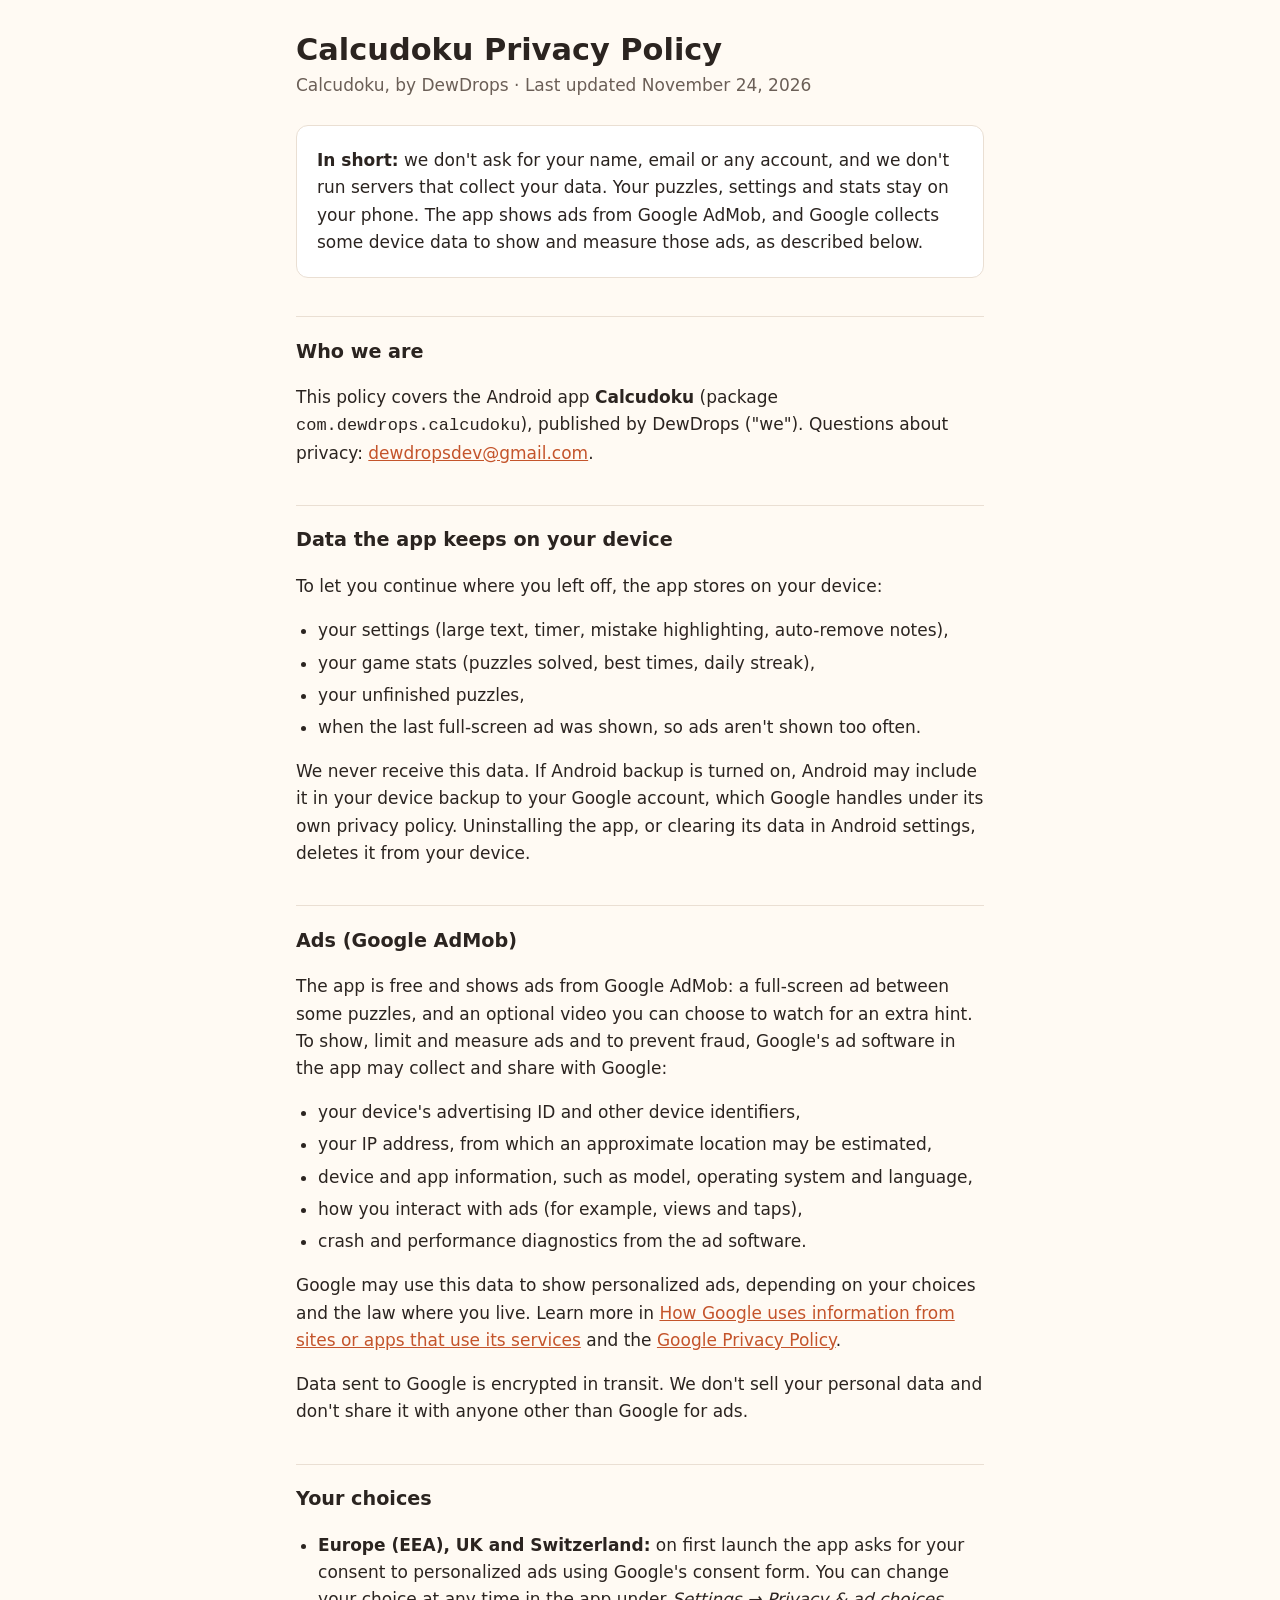
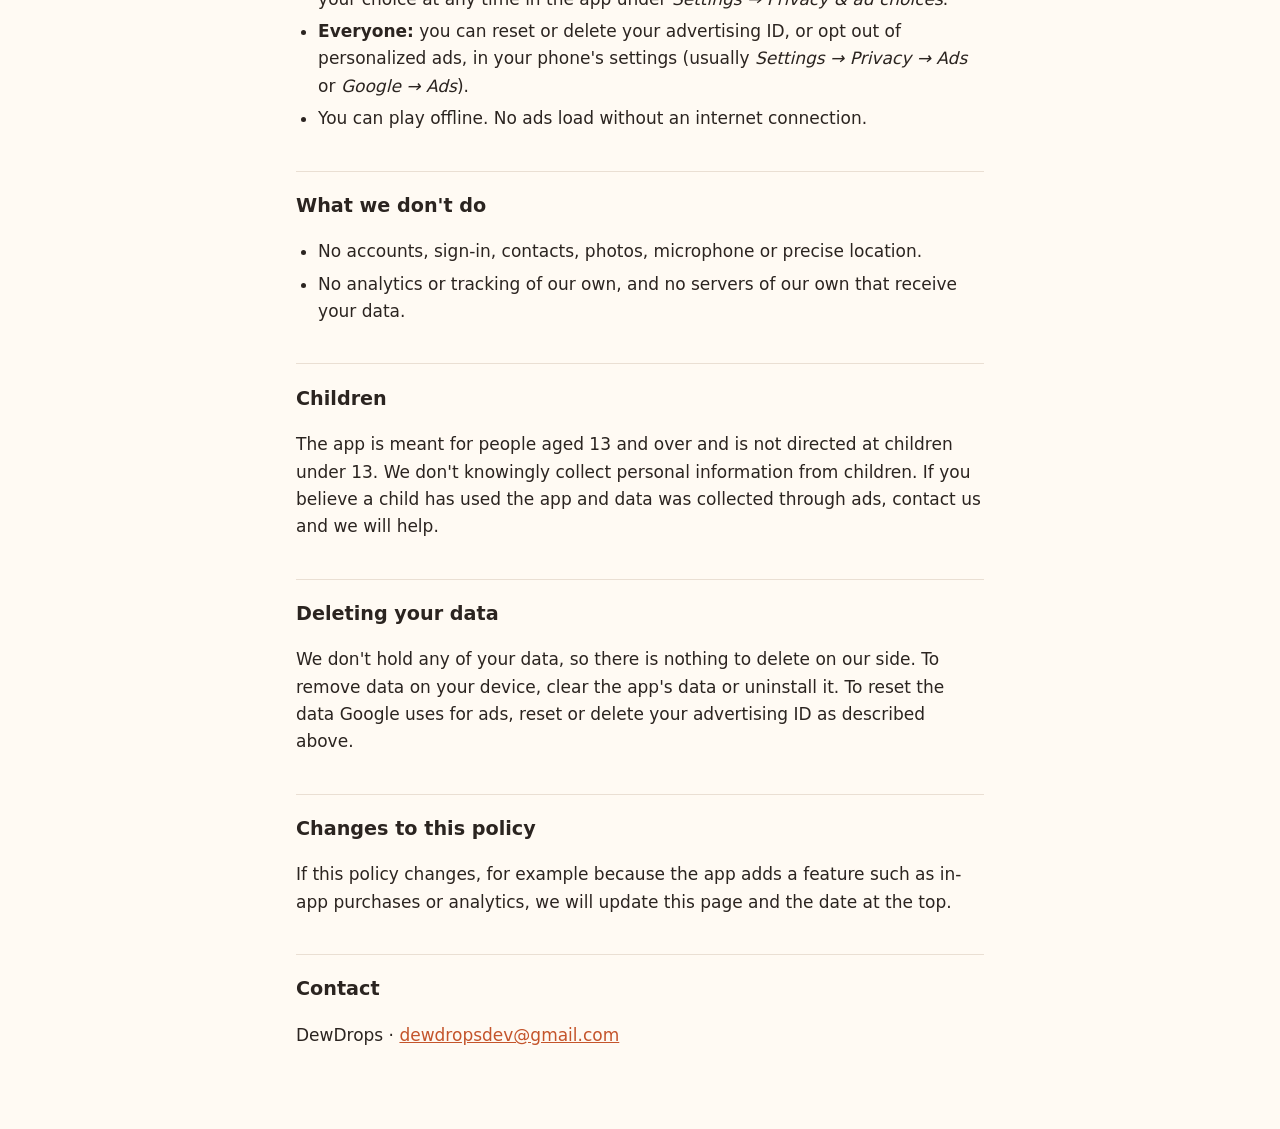
==== calcudoku/privacy-policy.html @ eb05e2dd "Add the Calcudoku privacy policy Same content as the Futoshiki policy with the app name and package " ====
<!doctype html>
<html lang="en">
<head>
<meta charset="utf-8">
<meta name="viewport" content="width=device-width, initial-scale=1">
<title>Calcudoku Privacy Policy</title>
<meta name="description" content="Privacy policy for the Calcudoku app by DewDrops.">
<!--
  Copied from futoshiki/privacy-policy.html: both apps use the same storage, ads and consent code
  (core-ui in github.com/mihabgit/DewDropsLogicPuzzles), so they collect the same data.
  Live copy: https://mihabgit.github.io/calcudoku/privacy-policy.html (repo mihabgit/mihabgit.github.io).
  Keep it in step with the app's Data safety form in Play Console.
-->
<style>
  :root {
    --bg: #fffaf3;
    --card: #ffffff;
    --text: #2b2420;
    --muted: #6b5f57;
    --accent: #c4542b;
    --rule: #eadfd3;
  }
  @media (prefers-color-scheme: dark) {
    :root:not([data-theme="light"]) {
      --bg: #1c1816;
      --card: #26211e;
      --text: #f2ebe4;
      --muted: #b5a99f;
      --accent: #f08a5d;
      --rule: #3a322d;
    }
  }
  :root[data-theme="dark"] {
    --bg: #1c1816;
    --card: #26211e;
    --text: #f2ebe4;
    --muted: #b5a99f;
    --accent: #f08a5d;
    --rule: #3a322d;
  }
  * { box-sizing: border-box; }
  body {
    margin: 0;
    background: var(--bg);
    color: var(--text);
    font: 17px/1.6 system-ui, -apple-system, "Segoe UI", Roboto, sans-serif;
  }
  main {
    max-width: 720px;
    margin: 0 auto;
    padding: 32px 16px 64px;
  }
  h1 { font-size: 1.9rem; line-height: 1.2; margin: 0 0 4px; }
  h2 { font-size: 1.2rem; margin: 2em 0 0.4em; padding-top: 1em; border-top: 1px solid var(--rule); }
  .meta { color: var(--muted); margin: 0 0 1.5em; }
  .summary {
    background: var(--card);
    border: 1px solid var(--rule);
    border-radius: 12px;
    padding: 4px 20px;
  }
  a { color: var(--accent); overflow-wrap: anywhere; }
  ul { padding-left: 1.3em; }
  li { margin: 0.3em 0; }
</style>
</head>
<body>
<main>
  <h1>Calcudoku Privacy Policy</h1>
  <p class="meta">Calcudoku, by DewDrops · Last updated November 24, 2026</p>

  <div class="summary">
    <p><strong>In short:</strong> we don't ask for your name, email or any account, and we don't run servers
    that collect your data. Your puzzles, settings and stats stay on your phone. The app shows ads from
    Google AdMob, and Google collects some device data to show and measure those ads, as described below.</p>
  </div>

  <h2>Who we are</h2>
  <p>This policy covers the Android app <strong>Calcudoku</strong> (package
  <code>com.dewdrops.calcudoku</code>), published by DewDrops ("we"). Questions about privacy:
  <a href="mailto:dewdropsdev@gmail.com">dewdropsdev@gmail.com</a>.</p>

  <h2>Data the app keeps on your device</h2>
  <p>To let you continue where you left off, the app stores on your device:</p>
  <ul>
    <li>your settings (large text, timer, mistake highlighting, auto-remove notes),</li>
    <li>your game stats (puzzles solved, best times, daily streak),</li>
    <li>your unfinished puzzles,</li>
    <li>when the last full-screen ad was shown, so ads aren't shown too often.</li>
  </ul>
  <p>We never receive this data. If Android backup is turned on, Android may include it in your device
  backup to your Google account, which Google handles under its own privacy policy. Uninstalling the app,
  or clearing its data in Android settings, deletes it from your device.</p>

  <h2>Ads (Google AdMob)</h2>
  <p>The app is free and shows ads from Google AdMob: a full-screen ad between some puzzles, and an
  optional video you can choose to watch for an extra hint. To show, limit and measure ads and to prevent
  fraud, Google's ad software in the app may collect and share with Google:</p>
  <ul>
    <li>your device's advertising ID and other device identifiers,</li>
    <li>your IP address, from which an approximate location may be estimated,</li>
    <li>device and app information, such as model, operating system and language,</li>
    <li>how you interact with ads (for example, views and taps),</li>
    <li>crash and performance diagnostics from the ad software.</li>
  </ul>
  <p>Google may use this data to show personalized ads, depending on your choices and the law where you
  live. Learn more in
  <a href="https://policies.google.com/technologies/partner-sites">How Google uses information from sites or apps that use its services</a>
  and the <a href="https://policies.google.com/privacy">Google Privacy Policy</a>.</p>
  <p>Data sent to Google is encrypted in transit. We don't sell your personal data and don't share it
  with anyone other than Google for ads.</p>

  <h2>Your choices</h2>
  <ul>
    <li><strong>Europe (EEA), UK and Switzerland:</strong> on first launch the app asks for your consent
      to personalized ads using Google's consent form. You can change your choice at any time in the app
      under <em>Settings → Privacy &amp; ad choices</em>.</li>
    <li><strong>Everyone:</strong> you can reset or delete your advertising ID, or opt out of
      personalized ads, in your phone's settings (usually <em>Settings → Privacy → Ads</em> or
      <em>Google → Ads</em>).</li>
    <li>You can play offline. No ads load without an internet connection.</li>
  </ul>

  <h2>What we don't do</h2>
  <ul>
    <li>No accounts, sign-in, contacts, photos, microphone or precise location.</li>
    <li>No analytics or tracking of our own, and no servers of our own that receive your data.</li>
  </ul>

  <h2>Children</h2>
  <p>The app is meant for people aged 13 and over and is not directed at children under 13. We don't
  knowingly collect personal information from children. If you believe a child has used the app and
  data was collected through ads, contact us and we will help.</p>

  <h2>Deleting your data</h2>
  <p>We don't hold any of your data, so there is nothing to delete on our side. To remove data on your
  device, clear the app's data or uninstall it. To reset the data Google uses for ads, reset or delete
  your advertising ID as described above.</p>

  <h2>Changes to this policy</h2>
  <p>If this policy changes, for example because the app adds a feature such as in-app purchases or
  analytics, we will update this page and the date at the top.</p>

  <h2>Contact</h2>
  <p>DewDrops · <a href="mailto:dewdropsdev@gmail.com">dewdropsdev@gmail.com</a></p>
</main>
</body>
</html>
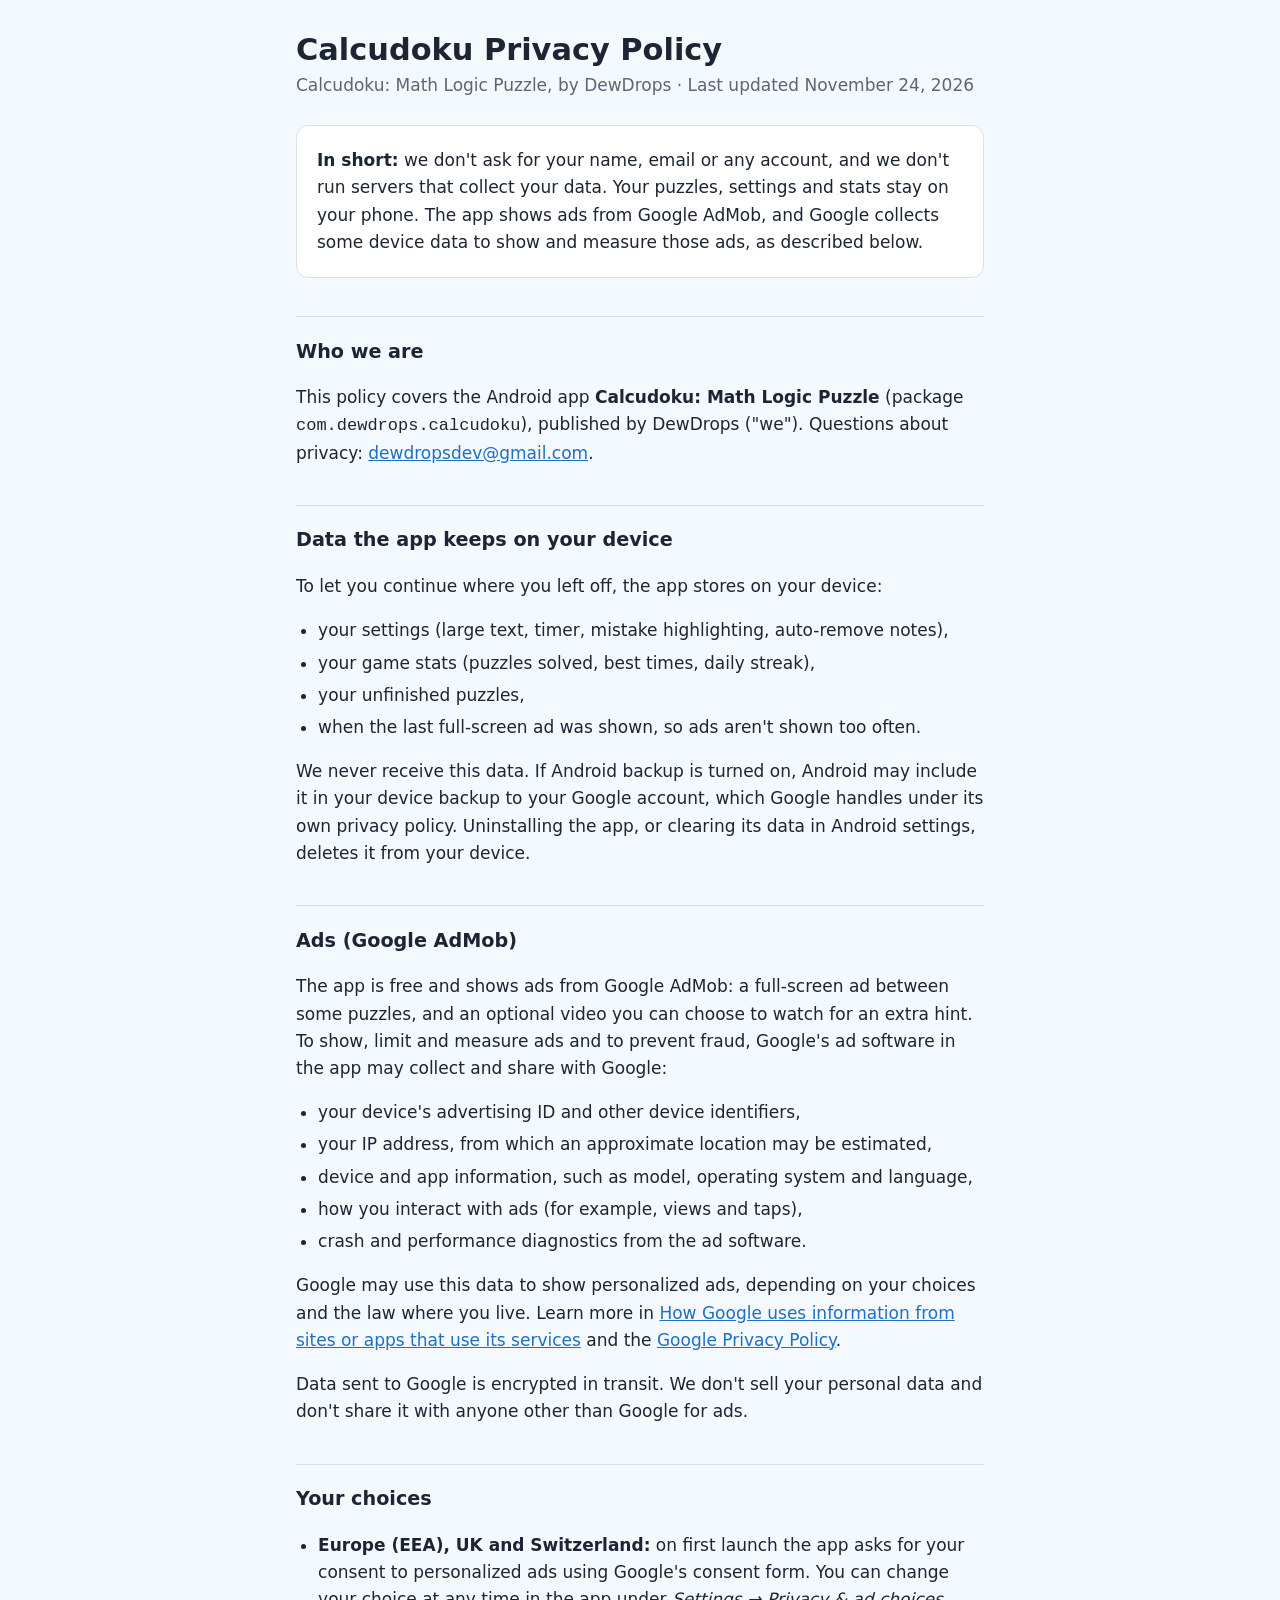
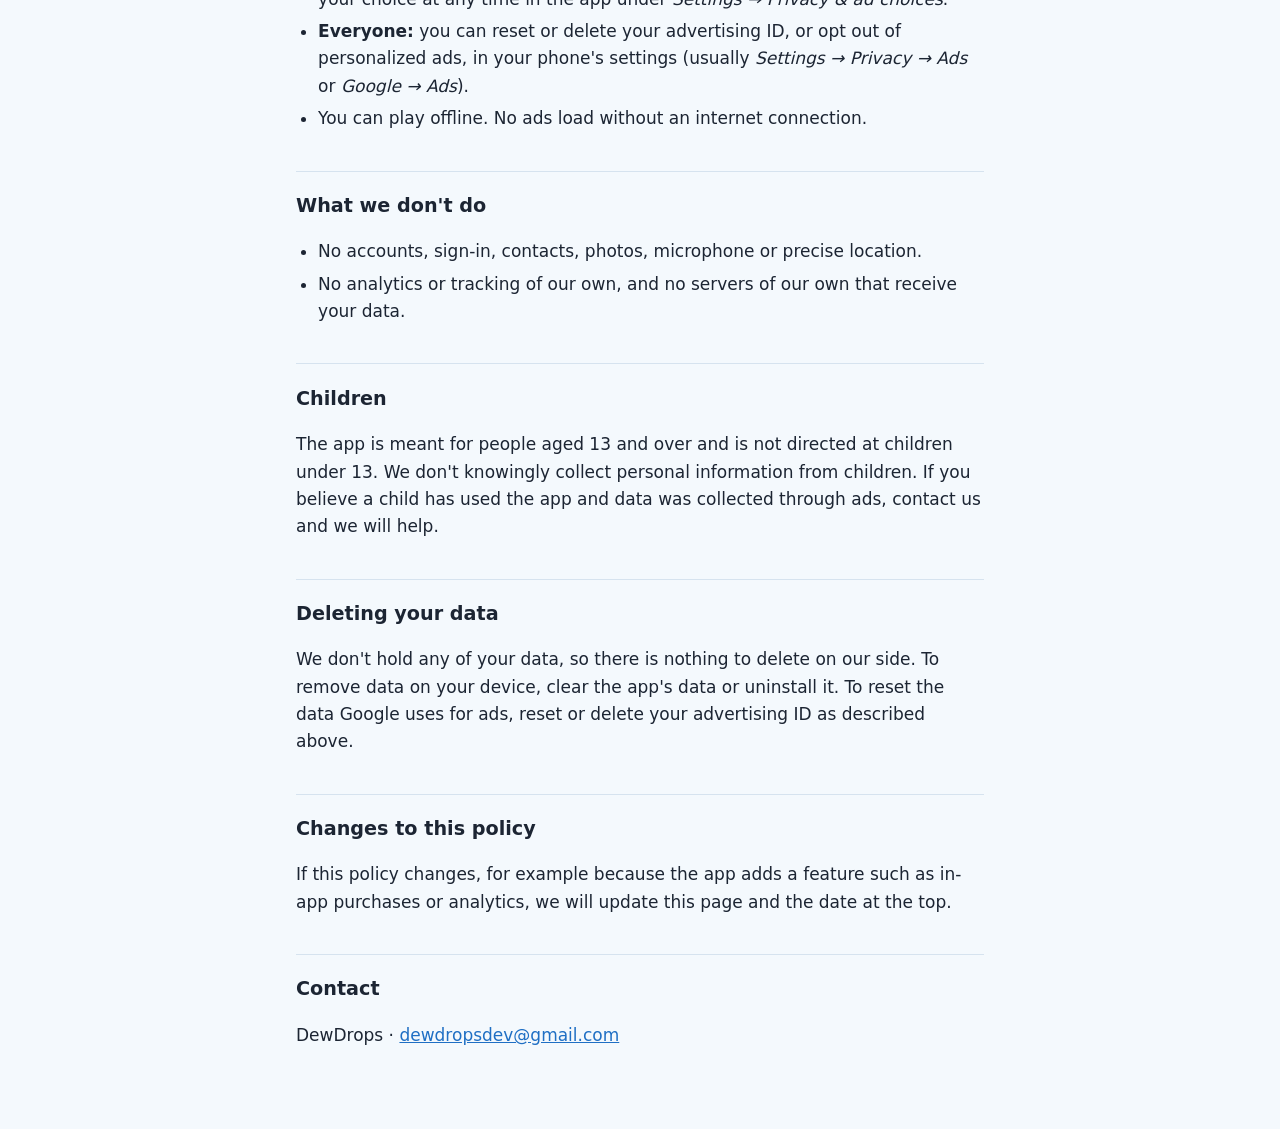
==== commit b6d5b4ca: "Match the Calcudoku policy to its source in DewDropsLogicPuzzles Same text as store-listing/calcudok" ====
--- a/calcudoku/privacy-policy.html
+++ b/calcudoku/privacy-policy.html
@@ -4,39 +4,38 @@
 <meta charset="utf-8">
 <meta name="viewport" content="width=device-width, initial-scale=1">
 <title>Calcudoku Privacy Policy</title>
-<meta name="description" content="Privacy policy for the Calcudoku app by DewDrops.">
+<meta name="description" content="Privacy policy for Calcudoku: Math Logic Puzzle by DewDrops.">
 <!--
-  Copied from futoshiki/privacy-policy.html: both apps use the same storage, ads and consent code
-  (core-ui in github.com/mihabgit/DewDropsLogicPuzzles), so they collect the same data.
+  Source: store-listing/calcudoku/privacy-policy.html in github.com/mihabgit/DewDropsLogicPuzzles.
   Live copy: https://mihabgit.github.io/calcudoku/privacy-policy.html (repo mihabgit/mihabgit.github.io).
-  Keep it in step with the app's Data safety form in Play Console.
+  Edit the source, copy it to the live repo, and keep it in step with the Data safety form in Play Console.
 -->
 <style>
   :root {
-    --bg: #fffaf3;
+    --bg: #f4f9fd;
     --card: #ffffff;
-    --text: #2b2420;
-    --muted: #6b5f57;
-    --accent: #c4542b;
-    --rule: #eadfd3;
+    --text: #1c2533;
+    --muted: #5a6577;
+    --accent: #1f6fc4;
+    --rule: #d6e3ef;
   }
   @media (prefers-color-scheme: dark) {
     :root:not([data-theme="light"]) {
-      --bg: #1c1816;
-      --card: #26211e;
-      --text: #f2ebe4;
-      --muted: #b5a99f;
-      --accent: #f08a5d;
-      --rule: #3a322d;
+      --bg: #0e1530;
+      --card: #172246;
+      --text: #e8eef8;
+      --muted: #a3b0c6;
+      --accent: #5cc2f2;
+      --rule: #2a3760;
     }
   }
   :root[data-theme="dark"] {
-    --bg: #1c1816;
-    --card: #26211e;
-    --text: #f2ebe4;
-    --muted: #b5a99f;
-    --accent: #f08a5d;
-    --rule: #3a322d;
+    --bg: #0e1530;
+    --card: #172246;
+    --text: #e8eef8;
+    --muted: #a3b0c6;
+    --accent: #5cc2f2;
+    --rule: #2a3760;
   }
   * { box-sizing: border-box; }
   body {
@@ -67,7 +66,7 @@
 <body>
 <main>
   <h1>Calcudoku Privacy Policy</h1>
-  <p class="meta">Calcudoku, by DewDrops · Last updated November 24, 2026</p>
+  <p class="meta">Calcudoku: Math Logic Puzzle, by DewDrops · Last updated November 24, 2026</p>
 
   <div class="summary">
     <p><strong>In short:</strong> we don't ask for your name, email or any account, and we don't run servers
@@ -76,7 +75,7 @@
   </div>
 
   <h2>Who we are</h2>
-  <p>This policy covers the Android app <strong>Calcudoku</strong> (package
+  <p>This policy covers the Android app <strong>Calcudoku: Math Logic Puzzle</strong> (package
   <code>com.dewdrops.calcudoku</code>), published by DewDrops ("we"). Questions about privacy:
   <a href="mailto:dewdropsdev@gmail.com">dewdropsdev@gmail.com</a>.</p>
 
